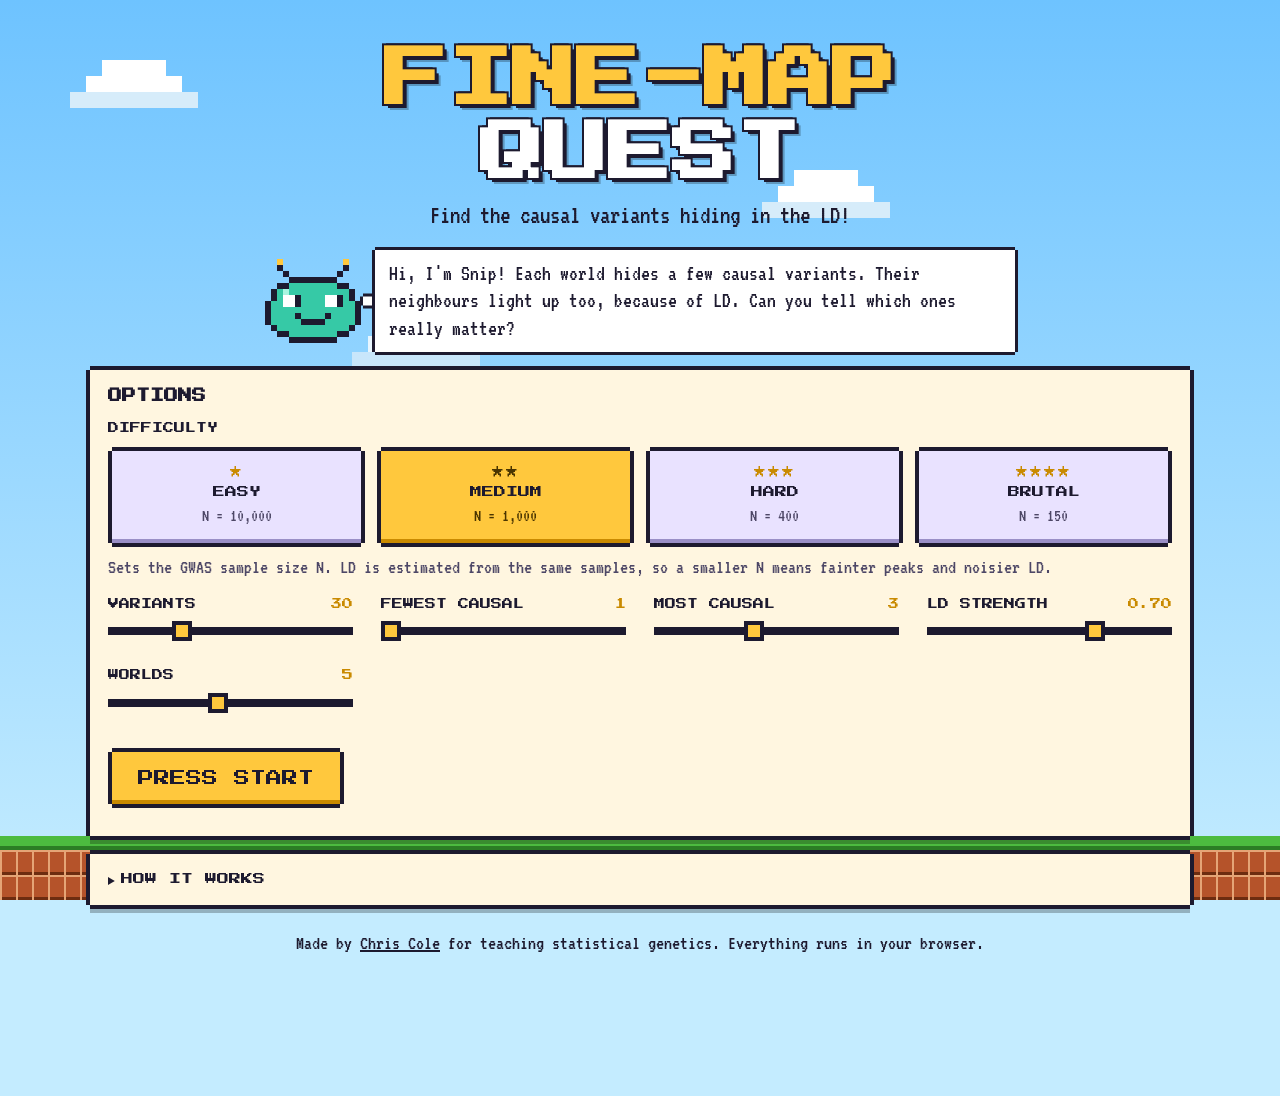
==== index.html @ 5922ca73 "feat: Fine-map Quest, a pixel-art fine-mapping game Co-Authored-By: Claude Opus 5.5 <noreply@anthrop" ====
<!doctype html>
<html lang="en">
<head>
<meta charset="utf-8">
<meta name="viewport" content="width=device-width, initial-scale=1">
<title>Fine-map Quest</title>
<meta name="description" content="A pixel-art game about fine-mapping: find the causal variants hiding in the LD.">
<link rel="preconnect" href="https://fonts.googleapis.com">
<link rel="preconnect" href="https://fonts.gstatic.com" crossorigin>
<link href="https://fonts.googleapis.com/css2?family=Press+Start+2P&family=VT323&display=swap" rel="stylesheet">
<link rel="stylesheet" href="style.css">
</head>
<body>
<div class="sky" aria-hidden="true"><div class="cloud c1"></div><div class="cloud c2"></div><div class="cloud c3"></div></div>

<main>
  <!-- Title -->
  <section id="title" class="screen">
    <h1 class="logo"><span>FINE-MAP</span><span>QUEST</span></h1>
    <p class="tagline">Find the causal variants hiding in the LD!</p>
    <div class="hero">
      <canvas class="sprite" id="hero-snip" width="16" height="14" aria-label="Snip, the game's mascot"></canvas>
      <div class="bubble">Hi, I'm Snip! Each world hides a few causal variants. Their neighbours light up too, because of LD. Can you tell which ones really matter?</div>
    </div>

    <div class="panel options">
      <h2>OPTIONS</h2>
      <div class="opt-grid">
        <div class="opt">
          <span class="opt-label">DIFFICULTY</span>
          <div class="levels" id="levels" role="radiogroup" aria-label="Difficulty"></div>
          <p class="opt-help">Sets the GWAS sample size N. LD is estimated from the same samples, so a smaller N means fainter peaks and noisier LD.</p>
        </div>
        <div class="opt">
          <label for="s-variants" class="opt-label">VARIANTS <output id="o-variants"></output></label>
          <input id="s-variants" type="range" min="10" max="80" step="1" value="30">
        </div>
        <div class="opt">
          <label for="s-kmin" class="opt-label">FEWEST CAUSAL <output id="o-kmin"></output></label>
          <input id="s-kmin" type="range" min="1" max="6" step="1" value="1">
        </div>
        <div class="opt">
          <label for="s-kmax" class="opt-label">MOST CAUSAL <output id="o-kmax"></output></label>
          <input id="s-kmax" type="range" min="1" max="6" step="1" value="3">
        </div>
        <div class="opt">
          <label for="s-ld" class="opt-label">LD STRENGTH <output id="o-ld"></output></label>
          <input id="s-ld" type="range" min="0" max="1" step="0.05" value="0.7">
        </div>
        <div class="opt">
          <label for="s-rounds" class="opt-label">WORLDS <output id="o-rounds"></output></label>
          <input id="s-rounds" type="range" min="1" max="10" step="1" value="5">
        </div>
      </div>
      <div class="start-row">
        <button id="start" class="btn btn-gold big-btn">PRESS START</button>
        <span class="hi" id="hi-score"></span>
      </div>
      <p class="code" id="seed-note"></p>
    </div>

    <details class="panel how">
      <summary>HOW IT WORKS</summary>
      <ul>
        <li><b>The region.</b> Each world is a stretch of genome with a few dozen variants. Nearby variants are inherited together (linkage disequilibrium, LD), so they're correlated: strongly when close, weakly when far apart, with patches where recombination broke things up. Variants are built from overlapping haplotype segments plus a chain along the region, so the LD decays with distance and is patchy, like real data.</li>
        <li><b>The phenotype.</b> A few variants are causal, each explaining 1–4% of the phenotype's variance, with random signs. The rest do nothing.</li>
        <li><b>What you see.</b> The GWAS: −log<sub>10</sub> p from testing each variant on its own. And the LD (r²) between variants, estimated from the same N samples, so it carries sampling noise of about 1/√N.</li>
        <li><b>Your rival.</b> STEP-BOT runs a stepwise conditional analysis: take the strongest variant, refit conditioning on it, and repeat while the best remaining one passes p &lt; 0.05 / variants.</li>
        <li><b>Scoring.</b> Each world is worth 100 coins: twice the number you got right, divided by your picks plus the true causal variants (the F1 score). A wrong pick and a missed causal variant cost the same.</li>
        <li><b>Class mode.</b> The settings and a game code go in the link, so everyone who opens it plays the same worlds.</li>
      </ul>
    </details>
  </section>

  <!-- Game -->
  <section id="game" class="screen hidden">
    <div class="hud panel">
      <div class="hud-item"><span class="hud-k">WORLD</span><span class="hud-v" id="hud-world">1-1</span></div>
      <div class="hud-item"><span class="hud-k"><canvas class="coin" width="8" height="8"></canvas> COINS</span><span class="hud-v" id="hud-coins">0000</span></div>
      <div class="hud-item"><span class="hud-k">STEP-BOT</span><span class="hud-v" id="hud-bot">0000</span></div>
      <div class="hud-item"><span class="hud-k">LEVEL</span><span class="hud-v" id="hud-level">MEDIUM</span></div>
      <button class="btn btn-small" id="mute" aria-pressed="false" title="Sound on or off">SOUND ON</button>
    </div>

    <div class="speaker">
      <canvas class="sprite small" id="game-snip" width="16" height="14" aria-hidden="true"></canvas>
      <div class="bubble" id="say"></div>
    </div>

    <div class="charts">
      <div class="panel screen-panel">
        <p class="chart-title">GWAS <span>−log<sub>10</sub> p for each variant on its own</span></p>
        <svg id="scatter" viewBox="0 0 640 380" role="img" aria-label="Association plot"></svg>
        <div class="legend" id="scatter-legend"></div>
      </div>
      <div class="panel screen-panel">
        <p class="chart-title">LD <span>r² between variants</span></p>
        <canvas id="heat" aria-label="LD matrix"></canvas>
        <div class="colorbar"><span>0</span><span class="bar" id="colorbar"></span><span>1</span></div>
        <p class="ld-note" id="ld-note"></p>
        <label class="toggle hidden" id="true-ld-wrap"><input type="checkbox" id="true-ld"> SHOW TRUE LD</label>
      </div>
    </div>

    <div class="blocks" id="chips" aria-label="Variants: toggle your picks"></div>

    <div class="actions" id="actions">
      <button id="submit" class="btn btn-gold">LOCK IN!</button>
      <button id="clear" class="btn">CLEAR</button>
    </div>

    <div class="panel result hidden" id="reveal">
      <p class="banner" id="banner"></p>
      <div class="versus">
        <div><canvas class="sprite small" id="res-snip" width="16" height="14" aria-hidden="true"></canvas><span class="vs-name">YOU</span><span class="vs-score" id="vs-you"></span></div>
        <div class="vs">VS</div>
        <div><canvas class="sprite small" id="res-bot" width="12" height="12" aria-hidden="true"></canvas><span class="vs-name">STEP-BOT</span><span class="vs-score" id="vs-bot"></span></div>
      </div>
      <p id="reveal-truth"></p>
      <p id="reveal-step"></p>
      <button id="next" class="btn btn-gold">NEXT WORLD ▶</button>
    </div>
  </section>

  <!-- End -->
  <section id="results" class="screen hidden">
    <h1 class="logo small-logo"><span id="end-head">COURSE CLEAR!</span></h1>
    <div class="panel final">
      <div class="final-row">
        <canvas class="sprite" id="end-snip" width="16" height="14" aria-hidden="true"></canvas>
        <div>
          <p class="final-score"><canvas class="coin big" width="8" height="8"></canvas> <span id="final-score"></span></p>
          <p class="rank" id="final-title"></p>
          <p id="final-compare"></p>
          <p class="hi" id="final-hi"></p>
        </div>
      </div>
      <div class="table-scroll">
        <table>
          <thead><tr><th>WORLD</th><th>CAUSAL</th><th>YOUR PICKS</th><th class="num">YOU</th><th>STEP-BOT</th><th class="num">BOT</th></tr></thead>
          <tbody id="results-body"></tbody>
          <tfoot><tr><td colspan="3">TOTAL</td><td class="num" id="tot-you"></td><td></td><td class="num" id="tot-step"></td></tr></tfoot>
        </table>
      </div>
      <div class="end-actions">
        <button id="again" class="btn btn-gold">PLAY AGAIN</button>
        <button id="change" class="btn">OPTIONS</button>
        <button id="share" class="btn">COPY LINK</button>
      </div>
    </div>
    <details class="panel how" open>
      <summary>WHY IS THIS HARD?</summary>
      <ul>
        <li>A variant in strong LD with a causal one carries almost the same signal, so the tallest peak is often a bystander.</li>
        <li>Two causal variants in LD can add up and make a bystander between them look strongest, or cancel out when their effects have opposite signs.</li>
        <li>LD estimated from a few hundred samples is noisy: variants can look linked, or unlinked, by chance.</li>
        <li>Conditioning on one causal variant makes its neighbours' signals vanish. Conditional analysis and fine-mapping methods (SuSiE, FINEMAP) build on that, but none of them can separate variants in near-perfect LD. That needs more samples, other populations, or functional data.</li>
      </ul>
    </details>
  </section>

  <footer>Made by <a href="https://chrisbcole.me">Chris Cole</a> for teaching statistical genetics. Everything runs in your browser.</footer>
</main>
<div class="ground" aria-hidden="true"></div>
<div id="tip" class="hidden"></div>

<script src="engine.js"></script>
<script src="game.js"></script>
</body>
</html>
---- style.css ----
:root {
  --sky-top: #6ec3ff;
  --sky-bottom: #c4ecff;
  --cloud: #ffffff;
  --cloud-shade: #d6ecfa;
  --panel: #fff6e0;
  --panel-ink: #1d1a2f;
  --panel-ink-2: #4d4766;
  --edge: #1d1a2f;
  --gold: #ffc83d;
  --gold-dark: #c98a00;
  --btn: #e9e2ff;
  --btn-dark: #9a8fc7;
  --brick: #b5532a;
  --brick-dark: #6d2c10;
  --mortar: #e5a476;
  --grass: #4cbb3f;
  --grass-dark: #2b7d24;
  /* The chart screens are dark, so marks glow */
  --screen: #15132e;
  --screen-grid: #2c2858;
  --screen-ink: #e6e3ff;
  --screen-ink-2: #a8a3d6;
  --point: #d9d6f5;
  --flag: #ff4f6d;
  --good: #46d160;
  --bad: #ff5a4f;
  --bot: #a68cff;
  --star: #ffd84a;
  --ld0: #5b5785; --ld1: #2b55c9; --ld2: #3c8cff; --ld3: #85ceff; --ld4: #e0f7ff;
}
@media (prefers-color-scheme: dark) {
  :root:not([data-theme="light"]) {
    --sky-top: #0d0b2a;
    --sky-bottom: #2b2466;
    --cloud: #3c3780;
    --cloud-shade: #2f2a6a;
    --panel: #26224a;
    --panel-ink: #f3efff;
    --panel-ink-2: #bdb6e8;
    --edge: #0a0818;
    --btn: #3d3775;
    --btn-dark: #1b1840;
    --brick: #7d3a20;
    --brick-dark: #3e1a0a;
    --mortar: #a5684a;
    --grass: #2e7d2a;
    --grass-dark: #1b4f18;
  }
}
:root[data-theme="dark"] {
  --sky-top: #0d0b2a; --sky-bottom: #2b2466; --cloud: #3c3780; --cloud-shade: #2f2a6a;
  --panel: #26224a; --panel-ink: #f3efff; --panel-ink-2: #bdb6e8; --edge: #0a0818;
  --btn: #3d3775; --btn-dark: #1b1840; --brick: #7d3a20; --brick-dark: #3e1a0a; --mortar: #a5684a;
  --grass: #2e7d2a; --grass-dark: #1b4f18;
}

* { box-sizing: border-box; }
html { background: var(--sky-bottom); }
body {
  margin: 0; min-height: 100vh; color: var(--panel-ink);
  background: linear-gradient(var(--sky-top), var(--sky-bottom)) fixed;
  font-family: "VT323", ui-monospace, monospace; font-size: 22px; line-height: 1.25;
  image-rendering: pixelated;
}
.pixel, h1, h2, .btn, .hud, .opt-label, .chart-title, .banner, .rank, .final-score, th, summary, .levels, .toggle, .vs-name, .vs, .blocks, .start-row .hi {
  font-family: "Press Start 2P", ui-monospace, monospace;
}
a { color: inherit; }
main { position: relative; z-index: 1; max-width: 1140px; margin: 0 auto; padding: 24px 16px 140px; }
.hidden { display: none !important; }

/* Sky decoration */
.sky { position: fixed; inset: 0; pointer-events: none; overflow: hidden; z-index: 0; }
.cloud {
  position: absolute; width: 16px; height: 16px; background: var(--cloud);
  box-shadow:
    16px 0 var(--cloud), 32px 0 var(--cloud), 48px 0 var(--cloud),
    -16px 16px var(--cloud), 0 16px var(--cloud), 16px 16px var(--cloud), 32px 16px var(--cloud), 48px 16px var(--cloud), 64px 16px var(--cloud),
    -32px 32px var(--cloud-shade), -16px 32px var(--cloud-shade), 0 32px var(--cloud-shade), 16px 32px var(--cloud-shade), 32px 32px var(--cloud-shade), 48px 32px var(--cloud-shade), 64px 32px var(--cloud-shade), 80px 32px var(--cloud-shade);
  animation: drift 90s linear infinite;
}
.c1 { top: 60px; left: 8%; }
.c2 { top: 170px; left: 62%; animation-duration: 120s; }
.c3 { top: 320px; left: 30%; animation-duration: 150s; opacity: 0.8; }
@keyframes drift { from { transform: translateX(-30vw); } to { transform: translateX(110vw); } }
@media (prefers-reduced-motion: reduce) { .cloud { animation: none; } }
.ground {
  position: fixed; left: 0; right: 0; bottom: 0; height: 64px; z-index: 0;
  background:
    linear-gradient(var(--grass) 0 10px, var(--grass-dark) 10px 14px, transparent 14px),
    linear-gradient(var(--mortar) 0 2px, transparent 2px) 0 14px / 32px 25px,
    linear-gradient(90deg, var(--mortar) 0 2px, transparent 2px) 0 14px / 32px 50px,
    linear-gradient(90deg, var(--mortar) 0 2px, transparent 2px) 16px 39px / 32px 50px,
    linear-gradient(var(--brick) 0 22px, var(--brick-dark) 22px 25px) 0 14px / 100% 25px;
}

/* Pixel panels: square corners notched with box-shadows */
.panel {
  background: var(--panel); color: var(--panel-ink); padding: 18px; margin: 18px 4px;
  box-shadow:
    0 -4px 0 0 var(--edge), 0 4px 0 0 var(--edge), -4px 0 0 0 var(--edge), 4px 0 0 0 var(--edge),
    0 8px 0 0 rgba(0, 0, 0, 0.25);
}
h2 { font-size: 14px; margin: 0 0 16px; }

/* Title */
.logo { text-align: center; margin: 20px 0 6px; line-height: 1.15; }
.logo span {
  display: block; font-size: clamp(28px, 7vw, 64px); color: var(--gold);
  text-shadow: 4px 4px 0 var(--edge), -2px -2px 0 var(--edge), 2px -2px 0 var(--edge), -2px 2px 0 var(--edge), 6px 6px 0 rgba(0,0,0,0.25);
}
.logo span + span { color: #ffffff; }
.small-logo span { font-size: clamp(22px, 5vw, 44px); }
.tagline { text-align: center; font-size: 26px; margin: 8px 0 18px; color: var(--edge); }
@media (prefers-color-scheme: dark) { :root:not([data-theme="light"]) .tagline { color: var(--panel-ink); } }
.hero, .speaker { display: flex; gap: 14px; align-items: center; justify-content: center; margin: 8px 0; }
.speaker { justify-content: flex-start; }
.sprite { width: 96px; height: 84px; image-rendering: pixelated; flex: none; }
.sprite.small { width: 56px; height: 49px; }
#res-bot.small { width: 48px; height: 48px; }
.hero .sprite { animation: hop 1.4s steps(2) infinite; }
@keyframes hop { 50% { transform: translateY(-8px); } }
@media (prefers-reduced-motion: reduce) { .hero .sprite { animation: none; } }
.bubble {
  position: relative; background: #ffffff; color: #1d1a2f; padding: 10px 14px; max-width: 640px;
  box-shadow: 0 -3px 0 0 var(--edge), 0 3px 0 0 var(--edge), -3px 0 0 0 var(--edge), 3px 0 0 0 var(--edge);
}
.bubble::before {
  content: ""; position: absolute; left: -12px; top: 50%; width: 9px; height: 9px; background: #ffffff;
  box-shadow: -3px 0 0 var(--edge), 0 -3px 0 var(--edge), 0 3px 0 var(--edge); transform: translateY(-50%);
}

/* Options */
.opt-grid { display: grid; grid-template-columns: repeat(auto-fit, minmax(230px, 1fr)); gap: 18px 28px; }
.opt:first-child { grid-column: 1 / -1; }
.opt-label { display: flex; justify-content: space-between; font-size: 11px; gap: 8px; }
.opt-label output { color: var(--gold-dark); }
@media (prefers-color-scheme: dark) { :root:not([data-theme="light"]) .opt-label output { color: var(--gold); } }
.opt-help { margin: 8px 0 0; color: var(--panel-ink-2); font-size: 20px; }
.levels { display: grid; grid-template-columns: repeat(4, minmax(0, 1fr)); gap: 12px; margin-top: 12px; }
.level { font-size: 11px; padding: 12px 6px; line-height: 1.6; }
.level small { display: block; font-family: "VT323", monospace; font-size: 18px; color: var(--panel-ink-2); }
.level .stars { color: var(--gold-dark); letter-spacing: 2px; }
.level[aria-checked="true"] { background: var(--gold); color: #1d1a2f; box-shadow: 0 -4px 0 0 var(--edge), 0 4px 0 0 var(--edge), -4px 0 0 0 var(--edge), 4px 0 0 0 var(--edge), inset 0 -4px 0 var(--gold-dark); }
.level[aria-checked="true"] small, .level[aria-checked="true"] .stars { color: #4a3500; }
@media (max-width: 560px) { .levels { grid-template-columns: repeat(2, 1fr); } }

input[type=range] { -webkit-appearance: none; appearance: none; width: 100%; height: 24px; background: transparent; margin: 8px 0 0; cursor: pointer; }
input[type=range]::-webkit-slider-runnable-track { height: 8px; background: var(--edge); }
input[type=range]::-moz-range-track { height: 8px; background: var(--edge); }
input[type=range]::-webkit-slider-thumb { -webkit-appearance: none; width: 20px; height: 20px; margin-top: -6px; background: var(--gold); border: 4px solid var(--edge); border-radius: 0; }
input[type=range]::-moz-range-thumb { width: 12px; height: 12px; background: var(--gold); border: 4px solid var(--edge); border-radius: 0; }
input[type=range]:focus-visible { outline: 3px dashed var(--flag); outline-offset: 4px; }

.start-row { display: flex; gap: 20px; align-items: center; flex-wrap: wrap; margin-top: 26px; }
.hi { font-size: 12px; line-height: 1.6; color: var(--panel-ink-2); }
.code { font-size: 20px; color: var(--panel-ink-2); margin: 10px 0 0; }

/* Buttons: chunky, press down on click */
.btn {
  font-size: 12px; padding: 12px 16px; cursor: pointer; border: none; border-radius: 0;
  background: var(--btn); color: var(--panel-ink);
  box-shadow: 0 -4px 0 0 var(--edge), 0 4px 0 0 var(--edge), -4px 0 0 0 var(--edge), 4px 0 0 0 var(--edge), inset 0 -4px 0 var(--btn-dark);
  margin: 4px;
}
.btn:hover { filter: brightness(1.06); }
.btn:active { transform: translateY(3px); box-shadow: 0 -4px 0 0 var(--edge), 0 4px 0 0 var(--edge), -4px 0 0 0 var(--edge), 4px 0 0 0 var(--edge); }
.btn:focus-visible { outline: 3px dashed var(--flag); outline-offset: 6px; }
.btn:disabled { opacity: 0.5; cursor: default; transform: none; }
.btn-gold { background: var(--gold); color: #1d1a2f; box-shadow: 0 -4px 0 0 var(--edge), 0 4px 0 0 var(--edge), -4px 0 0 0 var(--edge), 4px 0 0 0 var(--edge), inset 0 -4px 0 var(--gold-dark); }
.big-btn { font-size: 16px; padding: 18px 26px; animation: blink 1.2s steps(1) infinite; }
@keyframes blink { 50% { color: #8a5d00; } }
@media (prefers-reduced-motion: reduce) { .big-btn { animation: none; } }
.btn-small { font-size: 9px; padding: 8px 10px; }

/* How it works */
.how summary { font-size: 12px; cursor: pointer; }
.how ul { margin: 14px 0 0; padding-left: 22px; }
.how li { margin: 0 0 10px; max-width: 90ch; }

/* HUD */
.hud { display: flex; justify-content: space-between; align-items: center; gap: 12px; flex-wrap: wrap; padding: 12px 18px; }
.hud-item { display: flex; flex-direction: column; gap: 6px; }
.hud-k { font-size: 9px; color: var(--panel-ink-2); display: flex; gap: 6px; align-items: center; }
.hud-v { font-size: 15px; font-variant-numeric: tabular-nums; }
.coin { width: 16px; height: 16px; image-rendering: pixelated; }
.coin.big { width: 32px; height: 32px; vertical-align: -4px; }

/* Charts */
.charts { display: grid; grid-template-columns: minmax(0, 3fr) minmax(0, 2fr); gap: 8px 20px; }
@media (max-width: 860px) { .charts { grid-template-columns: 1fr; } }
.screen-panel { background: var(--screen); color: var(--screen-ink); }
.chart-title { font-size: 11px; margin: 0 0 10px; color: var(--gold); }
.chart-title span { font-family: "VT323", monospace; font-size: 18px; color: var(--screen-ink-2); margin-left: 6px; }
#scatter { width: 100%; display: block; shape-rendering: crispEdges; }
svg text { fill: var(--screen-ink-2); font-family: "VT323", monospace; font-size: 18px; }
svg .axis-title { fill: var(--screen-ink-2); font-size: 19px; }
svg .mark-label { font-family: "Press Start 2P", monospace; font-size: 9px; fill: var(--screen-ink); }
.legend { display: flex; gap: 14px; flex-wrap: wrap; font-size: 18px; color: var(--screen-ink-2); margin-top: 6px; min-height: 26px; align-items: center; }
.legend .sw { display: inline-block; width: 12px; height: 12px; vertical-align: -1px; margin-right: 5px; }
#heat { width: 100%; aspect-ratio: 1 / 1; display: block; cursor: crosshair; image-rendering: pixelated; }
.colorbar { display: flex; align-items: center; gap: 8px; font-size: 18px; color: var(--screen-ink-2); margin-top: 8px; }
.colorbar .bar { flex: 1; height: 12px; max-width: 220px; }
.ld-note { color: var(--screen-ink-2); font-size: 18px; margin: 6px 0 0; }
.toggle { display: inline-flex; gap: 8px; align-items: center; font-size: 10px; margin-top: 10px; cursor: pointer; color: var(--gold); }
.toggle input { width: 18px; height: 18px; accent-color: var(--gold); }

/* Variant blocks */
.blocks { display: flex; flex-wrap: wrap; gap: 10px; margin: 18px 4px; }
.block {
  font: inherit; font-size: 9px; min-width: 44px; padding: 9px 4px; cursor: pointer; border: none; border-radius: 0;
  background: var(--btn); color: var(--panel-ink);
  box-shadow: 0 -3px 0 0 var(--edge), 0 3px 0 0 var(--edge), -3px 0 0 0 var(--edge), 3px 0 0 0 var(--edge), inset 0 -3px 0 var(--btn-dark);
}
.block[aria-pressed="true"] { background: var(--flag); color: #ffffff; box-shadow: 0 -3px 0 0 var(--edge), 0 3px 0 0 var(--edge), -3px 0 0 0 var(--edge), 3px 0 0 0 var(--edge), inset 0 -3px 0 #a3203a; }
.block.correct { background: var(--good); color: #0b2a10; }
.block.wrong { background: var(--bad); color: #ffffff; }
.block.missed { background: var(--star); color: #1d1a2f; outline: 3px dashed var(--edge); outline-offset: 3px; }
.block:disabled { cursor: default; }
.block:focus-visible { outline: 3px dashed var(--flag); outline-offset: 4px; }
.actions { display: flex; gap: 14px; margin: 8px 4px; flex-wrap: wrap; }

/* Round result */
.result { text-align: center; }
.banner { font-family: "Press Start 2P", monospace; font-size: clamp(22px, 4vw, 34px); margin: 6px 0 14px; color: var(--gold); text-shadow: 3px 3px 0 var(--edge); }
.versus { display: flex; justify-content: center; align-items: center; gap: 24px; margin-bottom: 12px; }
.versus > div { display: flex; flex-direction: column; align-items: center; gap: 6px; }
.vs { font-size: 14px; color: var(--panel-ink-2); }
.vs-name { font-size: 10px; }
.vs-score { font-family: "Press Start 2P", monospace; font-size: 18px; }
.result p { margin: 6px auto; max-width: 70ch; }
.pop { animation: pop 0.35s steps(3); }
@keyframes pop { 0% { transform: scale(0.6); } 60% { transform: scale(1.15); } 100% { transform: scale(1); } }
@media (prefers-reduced-motion: reduce) { .pop { animation: none; } }

/* End */
.final-row { display: flex; gap: 22px; align-items: center; flex-wrap: wrap; }
.final-row p { margin: 4px 0; }
.final-score { font-size: clamp(24px, 5vw, 40px); }
.rank { font-size: 14px; color: var(--gold-dark); line-height: 1.6; }
@media (prefers-color-scheme: dark) { :root:not([data-theme="light"]) .rank { color: var(--gold); } }
.table-scroll { overflow-x: auto; margin: 18px 0; }
table { border-collapse: collapse; width: 100%; font-size: 21px; font-variant-numeric: tabular-nums; }
th { font-size: 9px; text-align: left; padding: 10px 8px; border-bottom: 4px solid var(--edge); }
td { padding: 6px 8px; border-bottom: 2px dashed var(--panel-ink-2); }
.num { text-align: right; }
tfoot td { border-bottom: none; font-family: "Press Start 2P", monospace; font-size: 11px; padding-top: 12px; }
.end-actions { display: flex; gap: 14px; flex-wrap: wrap; }

#tip {
  position: fixed; pointer-events: none; z-index: 10; background: #ffffff; color: #1d1a2f; padding: 6px 10px;
  font-size: 20px; white-space: nowrap; font-variant-numeric: tabular-nums;
  box-shadow: 0 -3px 0 0 #1d1a2f, 0 3px 0 0 #1d1a2f, -3px 0 0 0 #1d1a2f, 3px 0 0 0 #1d1a2f;
}
footer { text-align: center; font-size: 20px; margin-top: 26px; }
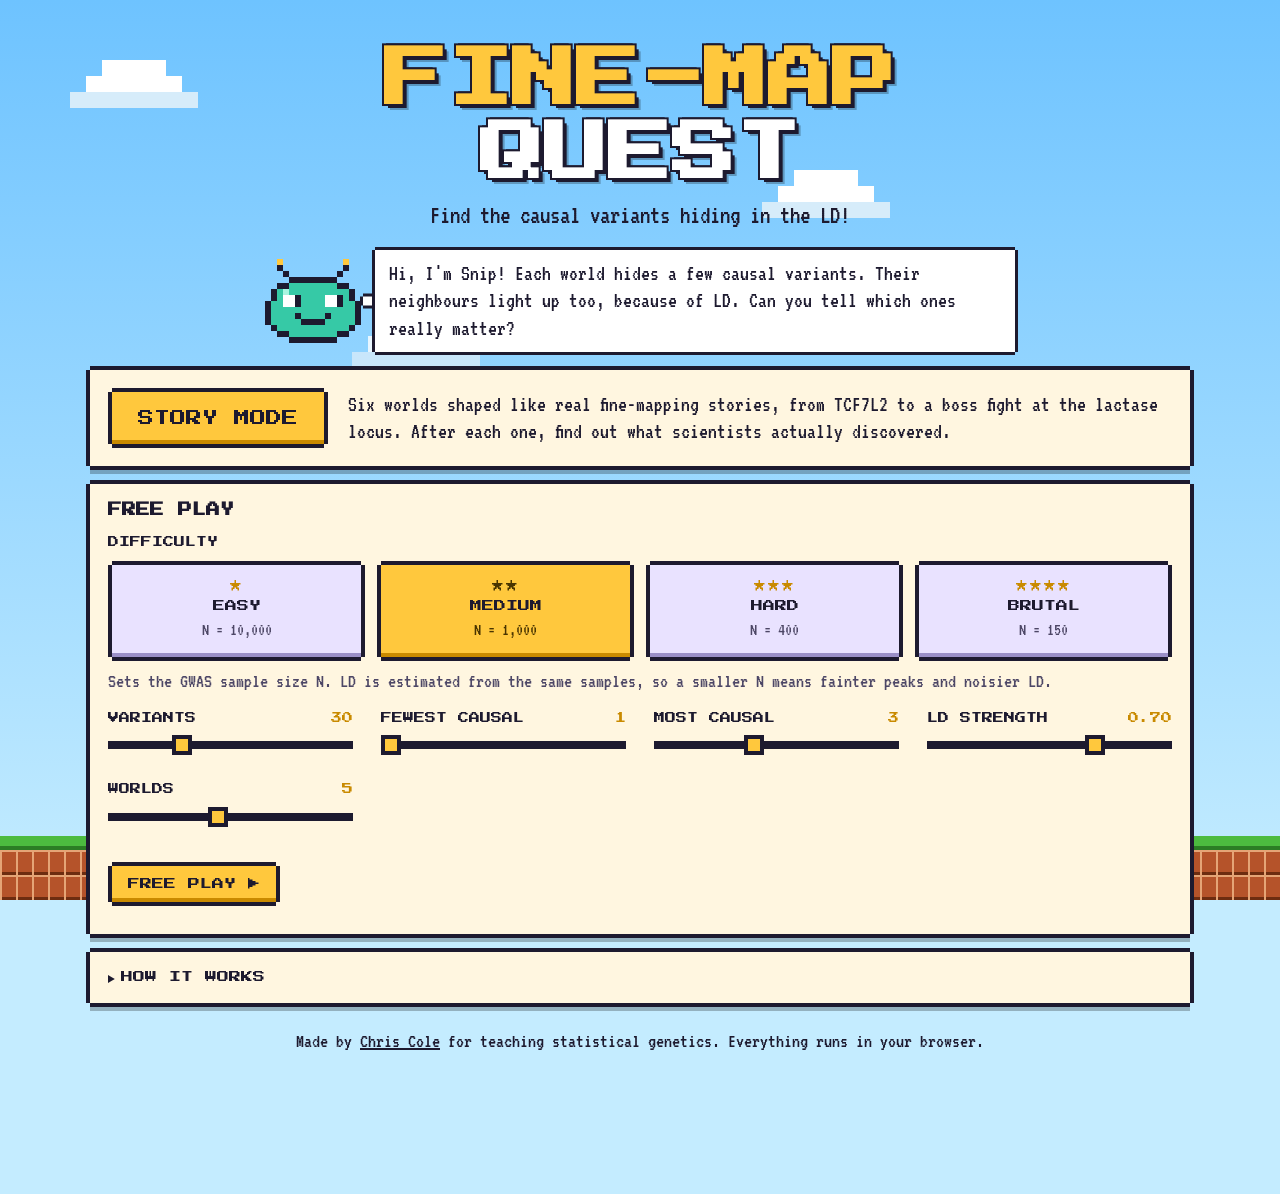
==== commit 09a58c50: "feat: story mode with real loci, and annotation hints Co-Authored-By: Claude Opus 5.5 <noreply@anthr" ====
--- a/index.html
+++ b/index.html
@@ -23,8 +23,15 @@
       <div class="bubble">Hi, I'm Snip! Each world hides a few causal variants. Their neighbours light up too, because of LD. Can you tell which ones really matter?</div>
     </div>
 
+    <div class="panel modes">
+      <div class="mode">
+        <button id="story" class="btn btn-gold big-btn">STORY MODE</button>
+        <p>Six worlds shaped like real fine-mapping stories, from TCF7L2 to a boss fight at the lactase locus. After each one, find out what scientists actually discovered.</p>
+      </div>
+    </div>
+
     <div class="panel options">
-      <h2>OPTIONS</h2>
+      <h2>FREE PLAY</h2>
       <div class="opt-grid">
         <div class="opt">
           <span class="opt-label">DIFFICULTY</span>
@@ -53,7 +60,7 @@
         </div>
       </div>
       <div class="start-row">
-        <button id="start" class="btn btn-gold big-btn">PRESS START</button>
+        <button id="start" class="btn btn-gold">FREE PLAY ▶</button>
         <span class="hi" id="hi-score"></span>
       </div>
       <p class="code" id="seed-note"></p>
@@ -66,6 +73,8 @@
         <li><b>The phenotype.</b> A few variants are causal, each explaining 1–4% of the phenotype's variance, with random signs. The rest do nothing.</li>
         <li><b>What you see.</b> The GWAS: −log<sub>10</sub> p from testing each variant on its own. And the LD (r²) between variants, estimated from the same N samples, so it carries sampling noise of about 1/√N.</li>
         <li><b>Your rival.</b> STEP-BOT runs a stepwise conditional analysis: take the strongest variant, refit conditioning on it, and repeat while the best remaining one passes p &lt; 0.05 / variants.</li>
+        <li><b>Hints.</b> Toggle on functional annotations (missense, promoter, enhancer) for every variant. Causal variants are more likely to carry one, as in real data, but most annotated variants are still bystanders. Using hints in a world costs 20% of its coins. Methods like PolyFun use annotations in the same way.</li>
+        <li><b>Story mode.</b> Six worlds shaped like real loci, with what fine-mapping and follow-up work actually found. The data are simulated to echo each story; the LD and effect sizes aren't the real ones.</li>
         <li><b>Scoring.</b> Each world is worth 100 coins: twice the number you got right, divided by your picks plus the true causal variants (the F1 score). A wrong pick and a missed causal variant cost the same.</li>
         <li><b>Class mode.</b> The settings and a game code go in the link, so everyone who opens it plays the same worlds.</li>
       </ul>
@@ -78,7 +87,7 @@
       <div class="hud-item"><span class="hud-k">WORLD</span><span class="hud-v" id="hud-world">1-1</span></div>
       <div class="hud-item"><span class="hud-k"><canvas class="coin" width="8" height="8"></canvas> COINS</span><span class="hud-v" id="hud-coins">0000</span></div>
       <div class="hud-item"><span class="hud-k">STEP-BOT</span><span class="hud-v" id="hud-bot">0000</span></div>
-      <div class="hud-item"><span class="hud-k">LEVEL</span><span class="hud-v" id="hud-level">MEDIUM</span></div>
+      <div class="hud-item"><span class="hud-k" id="hud-level-k">LEVEL</span><span class="hud-v" id="hud-level">MEDIUM</span></div>
       <button class="btn btn-small" id="mute" aria-pressed="false" title="Sound on or off">SOUND ON</button>
     </div>
 
@@ -89,7 +98,10 @@
 
     <div class="charts">
       <div class="panel screen-panel">
-        <p class="chart-title">GWAS <span>−log<sub>10</sub> p for each variant on its own</span></p>
+        <div class="chart-head">
+          <p class="chart-title">GWAS <span>−log<sub>10</sub> p for each variant on its own</span></p>
+          <button class="btn btn-small hint-btn" id="hint-btn" aria-pressed="false" title="Show what's known about each variant: missense, promoter or enhancer. Costs 20% of this world's coins.">HINTS OFF</button>
+        </div>
         <svg id="scatter" viewBox="0 0 640 380" role="img" aria-label="Association plot"></svg>
         <div class="legend" id="scatter-legend"></div>
       </div>
@@ -118,6 +130,8 @@
       </div>
       <p id="reveal-truth"></p>
       <p id="reveal-step"></p>
+      <div class="story-box hidden" id="reveal-story"><p class="story-head">THE REAL STORY</p><p id="story-text"></p>
+        <p class="story-note">This world was simulated to echo the real locus; its LD and effect sizes aren't the real ones.</p></div>
       <button id="next" class="btn btn-gold">NEXT WORLD ▶</button>
     </div>
   </section>
@@ -144,7 +158,7 @@
       </div>
       <div class="end-actions">
         <button id="again" class="btn btn-gold">PLAY AGAIN</button>
-        <button id="change" class="btn">OPTIONS</button>
+        <button id="change" class="btn">MENU</button>
         <button id="share" class="btn">COPY LINK</button>
       </div>
     </div>
@@ -165,6 +179,7 @@
 <div id="tip" class="hidden"></div>
 
 <script src="engine.js"></script>
+<script src="stories.js"></script>
 <script src="game.js"></script>
 </body>
 </html>
--- a/style.css
+++ b/style.css
@@ -254,3 +254,14 @@
   box-shadow: 0 -3px 0 0 #1d1a2f, 0 3px 0 0 #1d1a2f, -3px 0 0 0 #1d1a2f, 3px 0 0 0 #1d1a2f;
 }
 footer { text-align: center; font-size: 20px; margin-top: 26px; }
+
+/* Story mode and hints */
+.modes .mode { display: flex; gap: 20px; align-items: center; flex-wrap: wrap; }
+.modes .mode p { margin: 0; flex: 1; min-width: 240px; }
+.chart-head { display: flex; justify-content: space-between; align-items: flex-start; gap: 10px; flex-wrap: wrap; }
+.hint-btn[aria-pressed="true"] { background: #f2a7d8; color: #1d1a2f; box-shadow: 0 -4px 0 0 var(--edge), 0 4px 0 0 var(--edge), -4px 0 0 0 var(--edge), 4px 0 0 0 var(--edge), inset 0 -4px 0 #b0648f; }
+svg .badge { font-family: "Press Start 2P", monospace; font-size: 8px; fill: #1d1a2f; }
+.story-box { text-align: left; background: var(--screen); color: var(--screen-ink); padding: 14px 18px; margin: 14px auto; max-width: 75ch; }
+.story-head { font-family: "Press Start 2P", monospace; font-size: 11px; color: var(--gold); margin: 0 0 8px !important; }
+.story-note { color: var(--screen-ink-2); font-size: 18px; }
+.result .story-box p { margin: 6px 0; max-width: none; }
